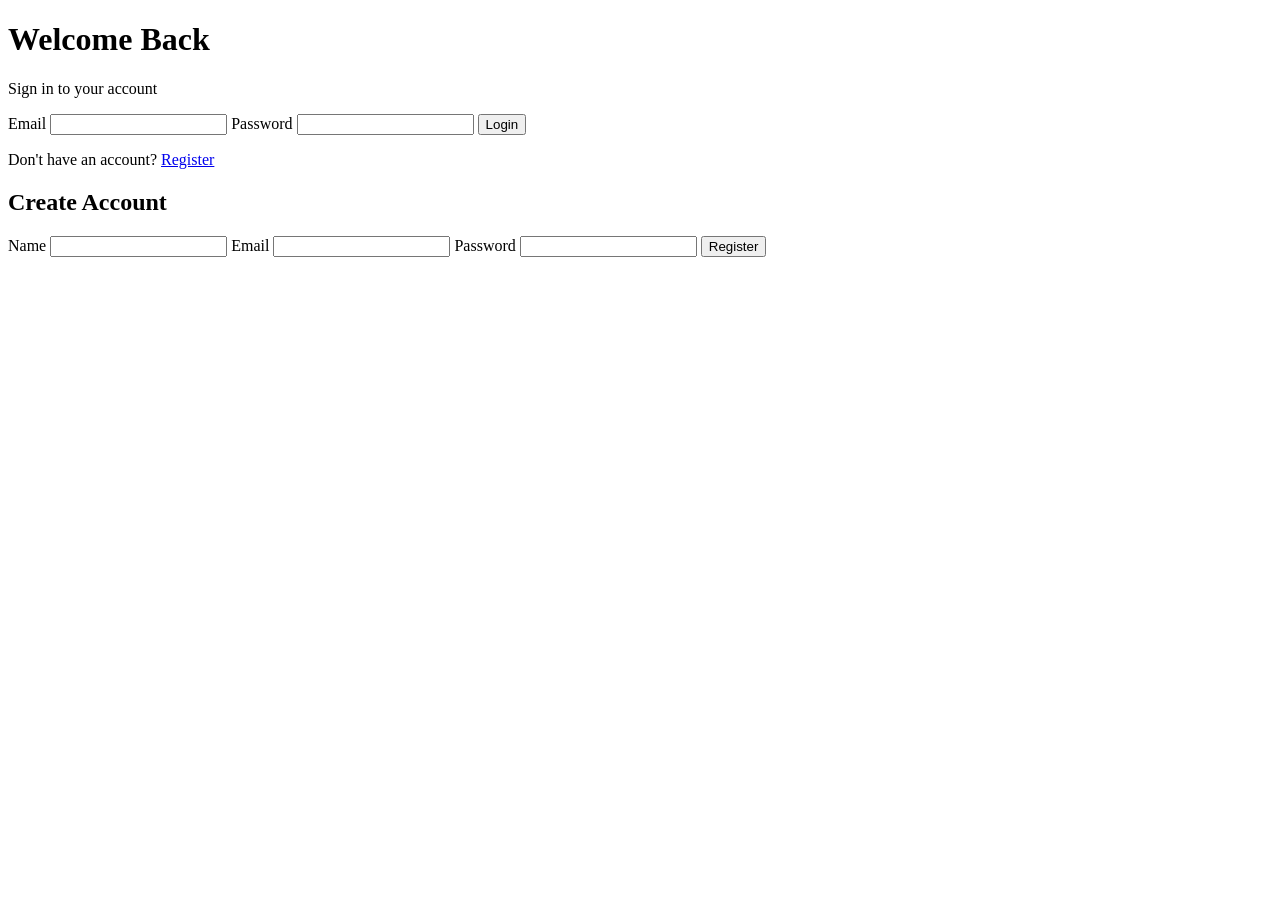
==== frontend/index.html @ c13893e8 "Add files via upload" ====
<!DOCTYPE html>
<html lang="en">
<head>
  <meta charset="UTF-8">
  <meta name="viewport" content="width=device-width, initial-scale=1.0">
  <title>Simple Login</title>
  <link rel="stylesheet" href="app.js">
</head>

<body>

  <main class="card">

    <h1>Welcome Back</h1>

    <p class="subtitle">Sign in to your account</p>

    <form id="loginForm">

      <label>Email</label>
      <input type="email" id="email" required>

      <label>Password</label>
      <input type="password" id="password" required>

      <button type="submit">Login</button>

      <p id="message"></p>

    </form>

    <p>
      Don't have an account?
      <a href="#" id="showRegister">Register</a>
    </p>

    <form id="registerForm" class="hidden">

      <h2>Create Account</h2>

      <label>Name</label>
      <input type="text" id="name" required>

      <label>Email</label>
      <input type="email" id="regEmail" required>

      <label>Password</label>
      <input type="password" id="regPassword" required>

      <button type="submit">Register</button>

      <p id="registerMessage"></p>

    </form>

  </main>

  <script src="app.js"></script>

</body>
</html>
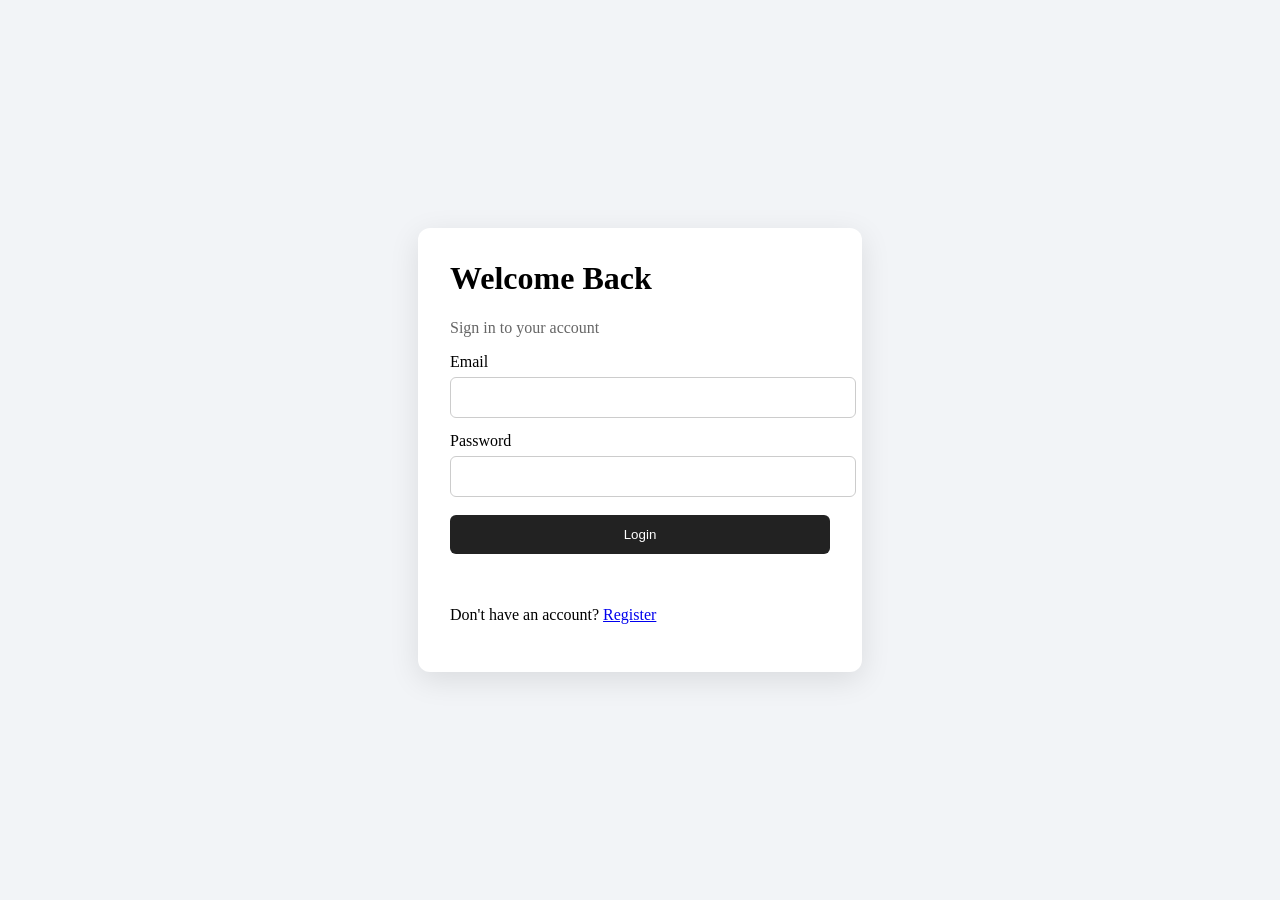
==== commit 8c7b34ec: "Update stylesheet link in index.html" ====
--- a/frontend/index.html
+++ b/frontend/index.html
@@ -4,7 +4,7 @@
   <meta charset="UTF-8">
   <meta name="viewport" content="width=device-width, initial-scale=1.0">
   <title>Simple Login</title>
-  <link rel="stylesheet" href="app.js">
+  <link rel="stylesheet" href="style.css">
 </head>
 
 <body>
@@ -58,4 +58,4 @@
   <script src="app.js"></script>
 
 </body>
-</html>+</html>
--- a/frontend/style.css
+++ b/frontend/style.css
@@ -0,0 +1,60 @@
+body {
+  margin: 0;
+  min-height: 100vh;
+  display: flex;
+  justify-content: center;
+  align-items: center;
+  background: #f2f4f7;
+}
+
+.card {
+  width: 380px;
+  max-width: 90%;
+  padding: 32px;
+  background: white;
+  border-radius: 12px;
+  box-shadow: 0 8px 30px rgba(0,0,0,.10);
+}
+
+h1, h2 {
+  margin-top: 0;
+}
+
+.subtitle {
+  color: #666;
+}
+
+label {
+  display: block;
+  margin: 14px 0 6px;
+}
+
+input {
+  width: 100%;
+  padding: 12px;
+  border: 1px solid #ccc;
+  border-radius: 6px;
+}
+
+button {
+  width: 100%;
+  margin-top: 18px;
+  padding: 12px;
+  border: 0;
+  border-radius: 6px;
+  background: #222;
+  color: white;
+  cursor: pointer;
+}
+
+button:hover {
+  opacity: .9;
+}
+
+.hidden {
+  display: none;
+}
+
+#message, #registerMessage {
+  min-height: 20px;
+}
